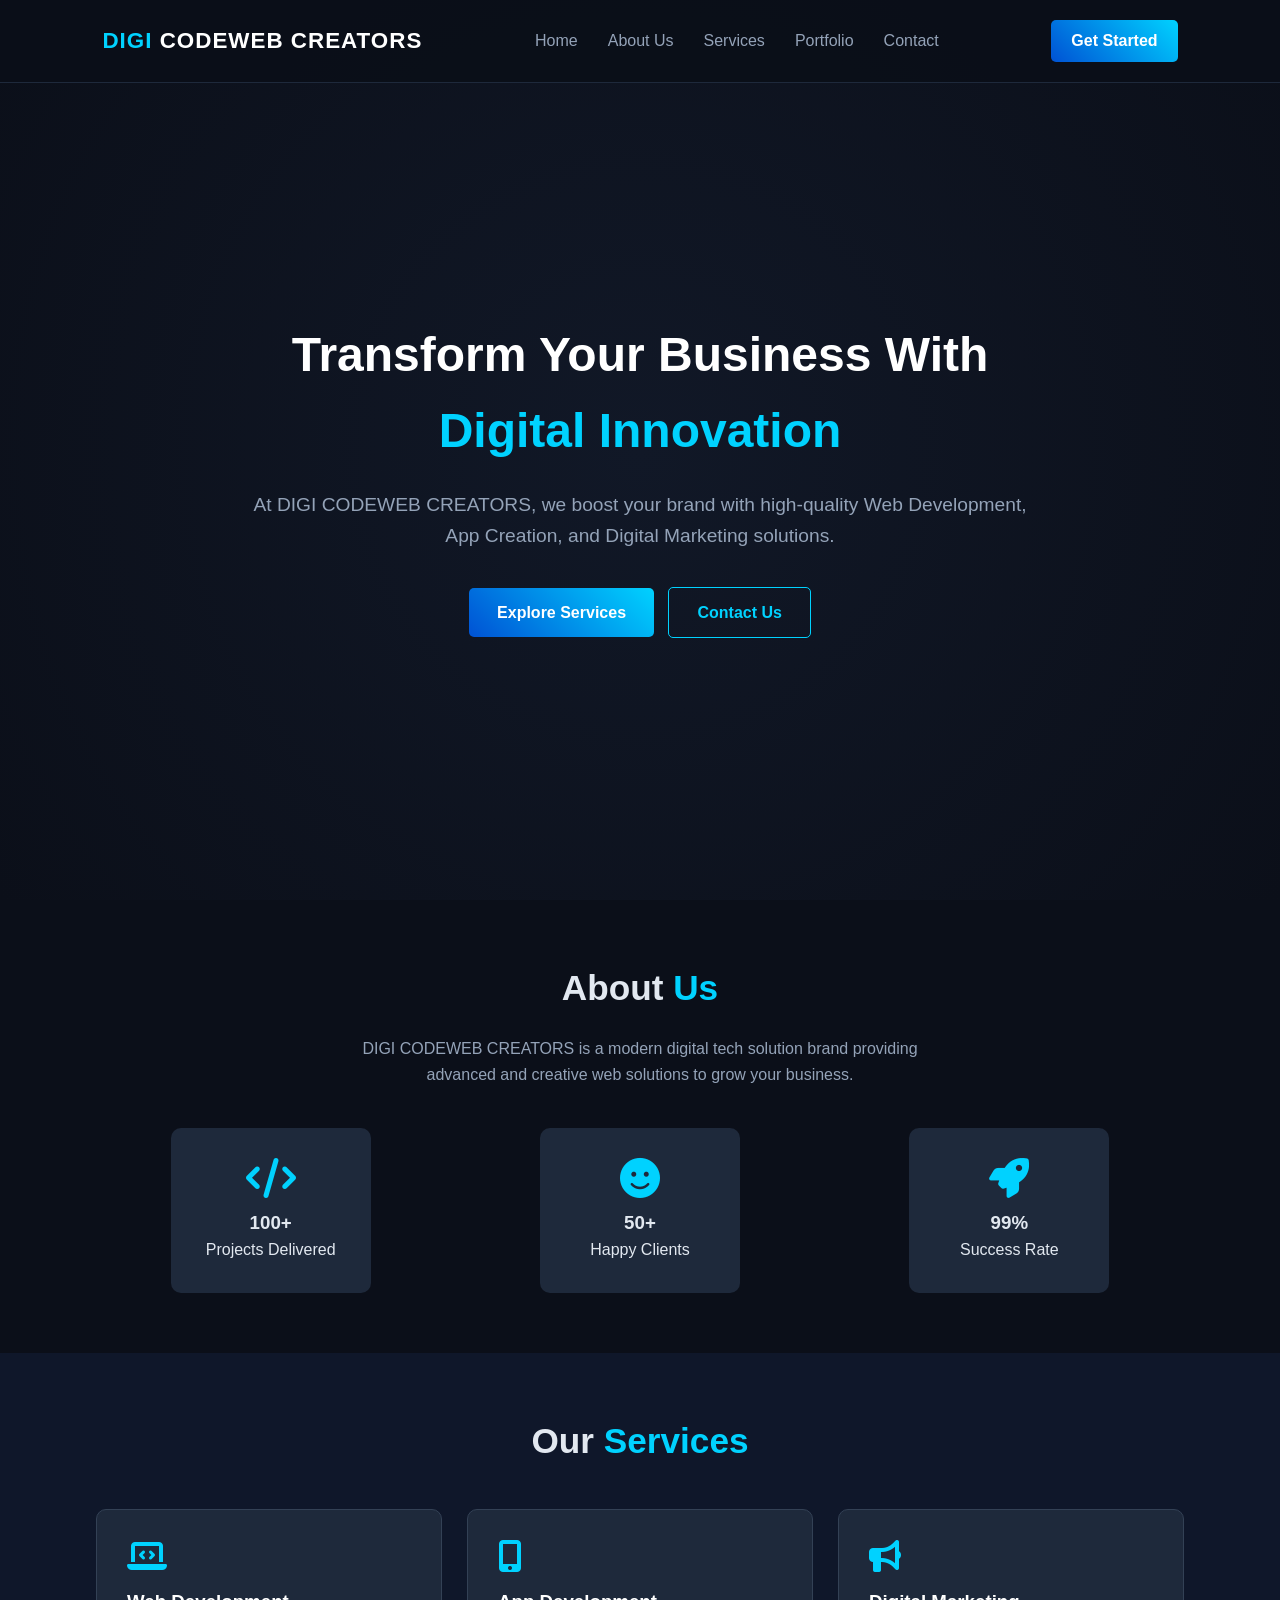
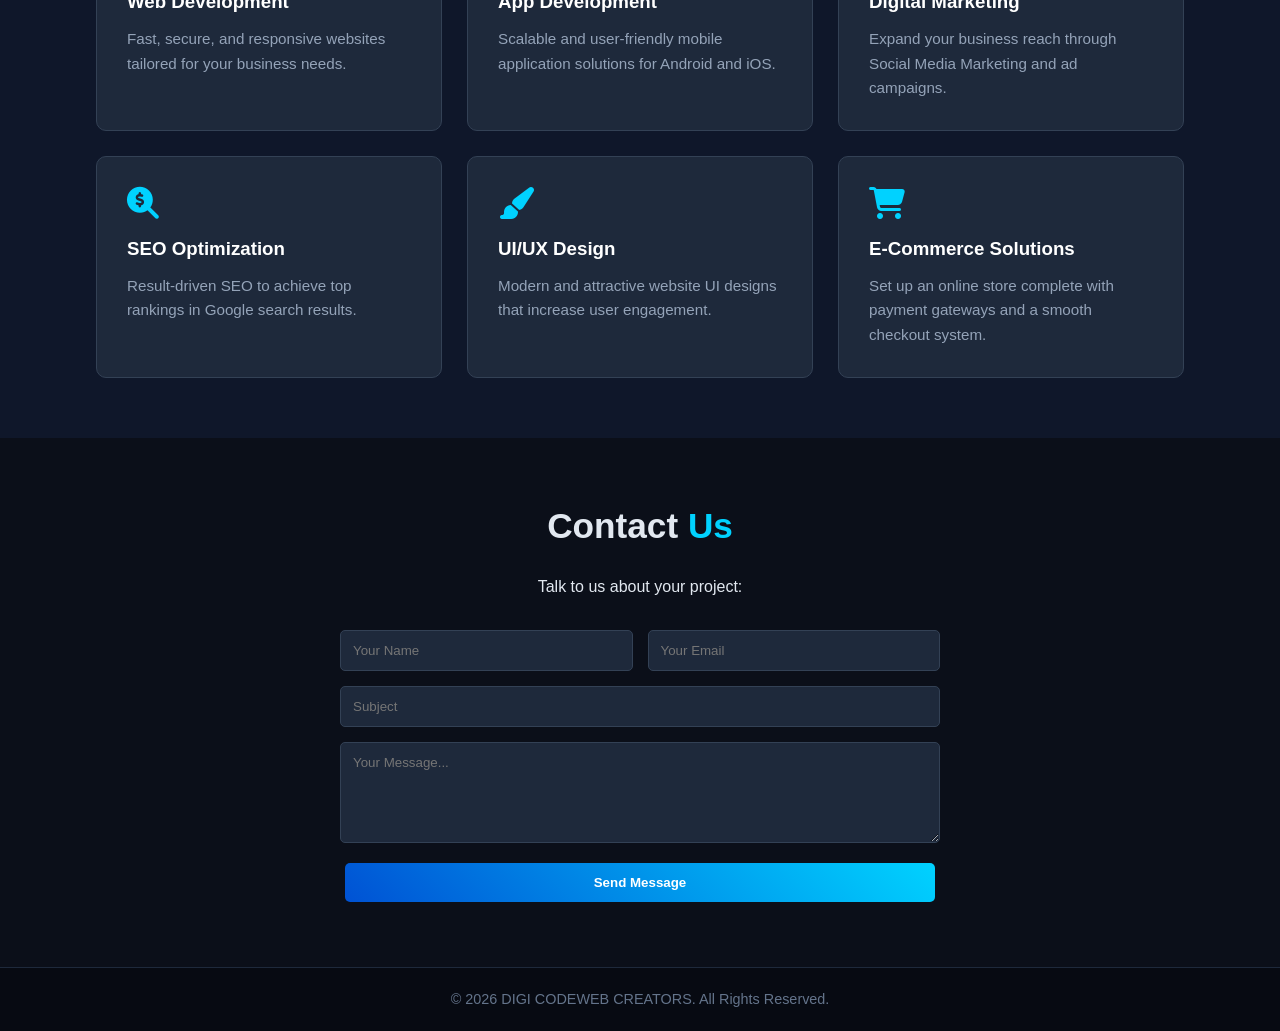
==== index.html @ 167945b0 "Add files via upload" ====
<!DOCTYPE html>
<html lang="en">
<head>
    <meta charset="UTF-8">
    <meta name="viewport" content="width=device-width, initial-scale=1.0">
    <title>DIGI CODEWEB CREATORS | Digital Solutions & Web Development</title>
    <link rel="stylesheet" href="style.css">
    <link rel="stylesheet" href="https://cdnjs.cloudflare.com/ajax/libs/font-awesome/6.4.0/css/all.min.css">
</head>
<body>

    <!-- Header Navigation -->
    <header>
        <div class="logo">
            <span>DIGI</span> CODEWEB CREATORS
        </div>
        <nav>
            <ul>
                <li><a href="#home">Home</a></li>
                <li><a href="#about">About Us</a></li>
                <li><a href="#services">Services</a></li>
                <li><a href="#portfolio">Portfolio</a></li>
                <li><a href="#contact">Contact</a></li>
            </ul>
        </nav>
        <a href="#contact" class="nav-btn">Get Started</a>
    </header>

    <!-- Hero Section -->
    <section id="home" class="hero">
        <div class="hero-content">
            <h1>Transform Your Business With <span>Digital Innovation</span></h1>
            <p>At DIGI CODEWEB CREATORS, we boost your brand with high-quality Web Development, App Creation, and Digital Marketing solutions.</p>
            <div class="hero-btns">
                <a href="#services" class="btn primary-btn">Explore Services</a>
                <a href="#contact" class="btn secondary-btn">Contact Us</a>
            </div>
        </div>
    </section>

    <!-- About Section -->
    <section id="about" class="about-section">
        <div class="container">
            <h2>About <span>Us</span></h2>
            <p class="section-desc">DIGI CODEWEB CREATORS is a modern digital tech solution brand providing advanced and creative web solutions to grow your business.</p>
            
            <div class="stats-grid">
                <div class="stat-box">
                    <i class="fas fa-code"></i>
                    <h3>100+</h3>
                    <p>Projects Delivered</p>
                </div>
                <div class="stat-box">
                    <i class="fas fa-smile"></i>
                    <h3>50+</h3>
                    <p>Happy Clients</p>
                </div>
                <div class="stat-box">
                    <i class="fas fa-rocket"></i>
                    <h3>99%</h3>
                    <p>Success Rate</p>
                </div>
            </div>
        </div>
    </section>

    <!-- Services Section -->
    <section id="services" class="services-section">
        <div class="container">
            <h2>Our <span>Services</span></h2>
            <div class="services-grid">
                <div class="service-card">
                    <i class="fas fa-laptop-code"></i>
                    <h3>Web Development</h3>
                    <p>Fast, secure, and responsive websites tailored for your business needs.</p>
                </div>
                <div class="service-card">
                    <i class="fas fa-mobile-alt"></i>
                    <h3>App Development</h3>
                    <p>Scalable and user-friendly mobile application solutions for Android and iOS.</p>
                </div>
                <div class="service-card">
                    <i class="fas fa-bullhorn"></i>
                    <h3>Digital Marketing</h3>
                    <p>Expand your business reach through Social Media Marketing and ad campaigns.</p>
                </div>
                <div class="service-card">
                    <i class="fas fa-search-dollar"></i>
                    <h3>SEO Optimization</h3>
                    <p>Result-driven SEO to achieve top rankings in Google search results.</p>
                </div>
                <div class="service-card">
                    <i class="fas fa-paint-brush"></i>
                    <h3>UI/UX Design</h3>
                    <p>Modern and attractive website UI designs that increase user engagement.</p>
                </div>
                <div class="service-card">
                    <i class="fas fa-shopping-cart"></i>
                    <h3>E-Commerce Solutions</h3>
                    <p>Set up an online store complete with payment gateways and a smooth checkout system.</p>
                </div>
            </div>
        </div>
    </section>

    <!-- Contact Section -->
    <section id="contact" class="contact-section">
        <div class="container">
            <h2>Contact <span>Us</span></h2>
            <p>Talk to us about your project:</p>
            
            <form class="contact-form" onsubmit="event.preventDefault(); alert('Message Sent Successfully!');">
                <div class="input-group">
                    <input type="text" placeholder="Your Name" required>
                    <input type="email" placeholder="Your Email" required>
                </div>
                <input type="text" placeholder="Subject" required>
                <textarea rows="5" placeholder="Your Message..." required></textarea>
                <button type="submit" class="btn primary-btn">Send Message</button>
            </form>
        </div>
    </section>

    <!-- Footer -->
    <footer>
        <div class="footer-content">
            <p>&copy; 2026 DIGI CODEWEB CREATORS. All Rights Reserved.</p>
        </div>
    </footer>

</body>
</html>
---- style.css ----
/* General Styling */
* {
    margin: 0;
    padding: 0;
    box-sizing: border-box;
    font-family: 'Segoe UI', Tahoma, Geneva, Verdana, sans-serif;
    scroll-behavior: smooth;
}

body {
    background-color: #0b0f19;
    color: #e2e8f0;
    line-height: 1.6;
}

span {
    color: #00d2ff;
}

.container {
    width: 85%;
    margin: auto;
    padding: 60px 0;
}

h2 {
    font-size: 2.2rem;
    text-align: center;
    margin-bottom: 20px;
}

/* Header & Navigation */
header {
    display: flex;
    justify-content: space-between;
    align-items: center;
    padding: 20px 8%;
    background-color: rgba(11, 15, 25, 0.95);
    position: fixed;
    width: 100%;
    top: 0;
    z-index: 1000;
    border-bottom: 1px solid #1e293b;
}

.logo {
    font-size: 1.4rem;
    font-weight: 800;
    letter-spacing: 1px;
    color: #fff;
}

nav ul {
    display: flex;
    list-style: none;
}

nav ul li {
    margin: 0 15px;
}

nav ul li a {
    color: #94a3b8;
    text-decoration: none;
    font-weight: 500;
    transition: 0.3s;
}

nav ul li a:hover {
    color: #00d2ff;
}

.nav-btn {
    background: linear-gradient(45deg, #0052d4, #00d2ff);
    color: #fff;
    padding: 8px 20px;
    text-decoration: none;
    border-radius: 5px;
    font-weight: 600;
}

/* Hero Section */
.hero {
    height: 100vh;
    display: flex;
    align-items: center;
    justify-content: center;
    text-align: center;
    padding: 0 20px;
    background: radial-gradient(circle at center, #111827 0%, #0b0f19 100%);
}

.hero-content {
    max-width: 800px;
    margin-top: 60px;
}

.hero-content h1 {
    font-size: 3rem;
    margin-bottom: 20px;
    color: #ffffff;
}

.hero-content p {
    font-size: 1.2rem;
    color: #94a3b8;
    margin-bottom: 30px;
}

.btn {
    padding: 12px 28px;
    text-decoration: none;
    border-radius: 5px;
    font-weight: 600;
    display: inline-block;
    margin: 5px;
    transition: 0.3s;
}

.primary-btn {
    background: linear-gradient(45deg, #0052d4, #00d2ff);
    color: #fff;
    border: none;
    cursor: pointer;
}

.secondary-btn {
    border: 1px solid #00d2ff;
    color: #00d2ff;
}

.btn:hover {
    transform: translateY(-3px);
}

/* Stats Section */
.section-desc {
    text-align: center;
    color: #94a3b8;
    max-width: 600px;
    margin: 0 auto 40px auto;
}

.stats-grid {
    display: flex;
    justify-content: space-around;
    gap: 20px;
    flex-wrap: wrap;
}

.stat-box {
    background: #1e293b;
    padding: 30px;
    border-radius: 10px;
    text-align: center;
    min-width: 200px;
}

.stat-box i {
    font-size: 2.5rem;
    color: #00d2ff;
    margin-bottom: 10px;
}

/* Services Section */
.services-section {
    background-color: #0f172a;
}

.services-grid {
    display: grid;
    grid-template-columns: repeat(auto-fit, minmax(280px, 1fr));
    gap: 25px;
    margin-top: 40px;
}

.service-card {
    background-color: #1e293b;
    padding: 30px;
    border-radius: 10px;
    border: 1px solid #334155;
    transition: 0.3s;
}

.service-card:hover {
    transform: translateY(-5px);
    border-color: #00d2ff;
}

.service-card i {
    font-size: 2rem;
    color: #00d2ff;
    margin-bottom: 15px;
}

.service-card h3 {
    margin-bottom: 10px;
    color: #fff;
}

.service-card p {
    color: #94a3b8;
    font-size: 0.95rem;
}

/* Contact Section */
.contact-section {
    text-align: center;
}

.contact-form {
    max-width: 600px;
    margin: 30px auto 0 auto;
    display: flex;
    flex-direction: column;
    gap: 15px;
}

.input-group {
    display: flex;
    gap: 15px;
}

.contact-form input, .contact-form textarea {
    width: 100%;
    padding: 12px;
    background-color: #1e293b;
    border: 1px solid #334155;
    border-radius: 5px;
    color: #fff;
    outline: none;
}

.contact-form input:focus, .contact-form textarea:focus {
    border-color: #00d2ff;
}

/* Footer */
footer {
    background-color: #070a12;
    text-align: center;
    padding: 20px;
    border-top: 1px solid #1e293b;
    color: #64748b;
    font-size: 0.9rem;
}

/* Responsive Setup */
@media (max-width: 768px) {
    nav, .nav-btn {
        display: none;
    }
    .hero-content h1 {
        font-size: 2.2rem;
    }
    .input-group {
        flex-direction: column;
    }
}
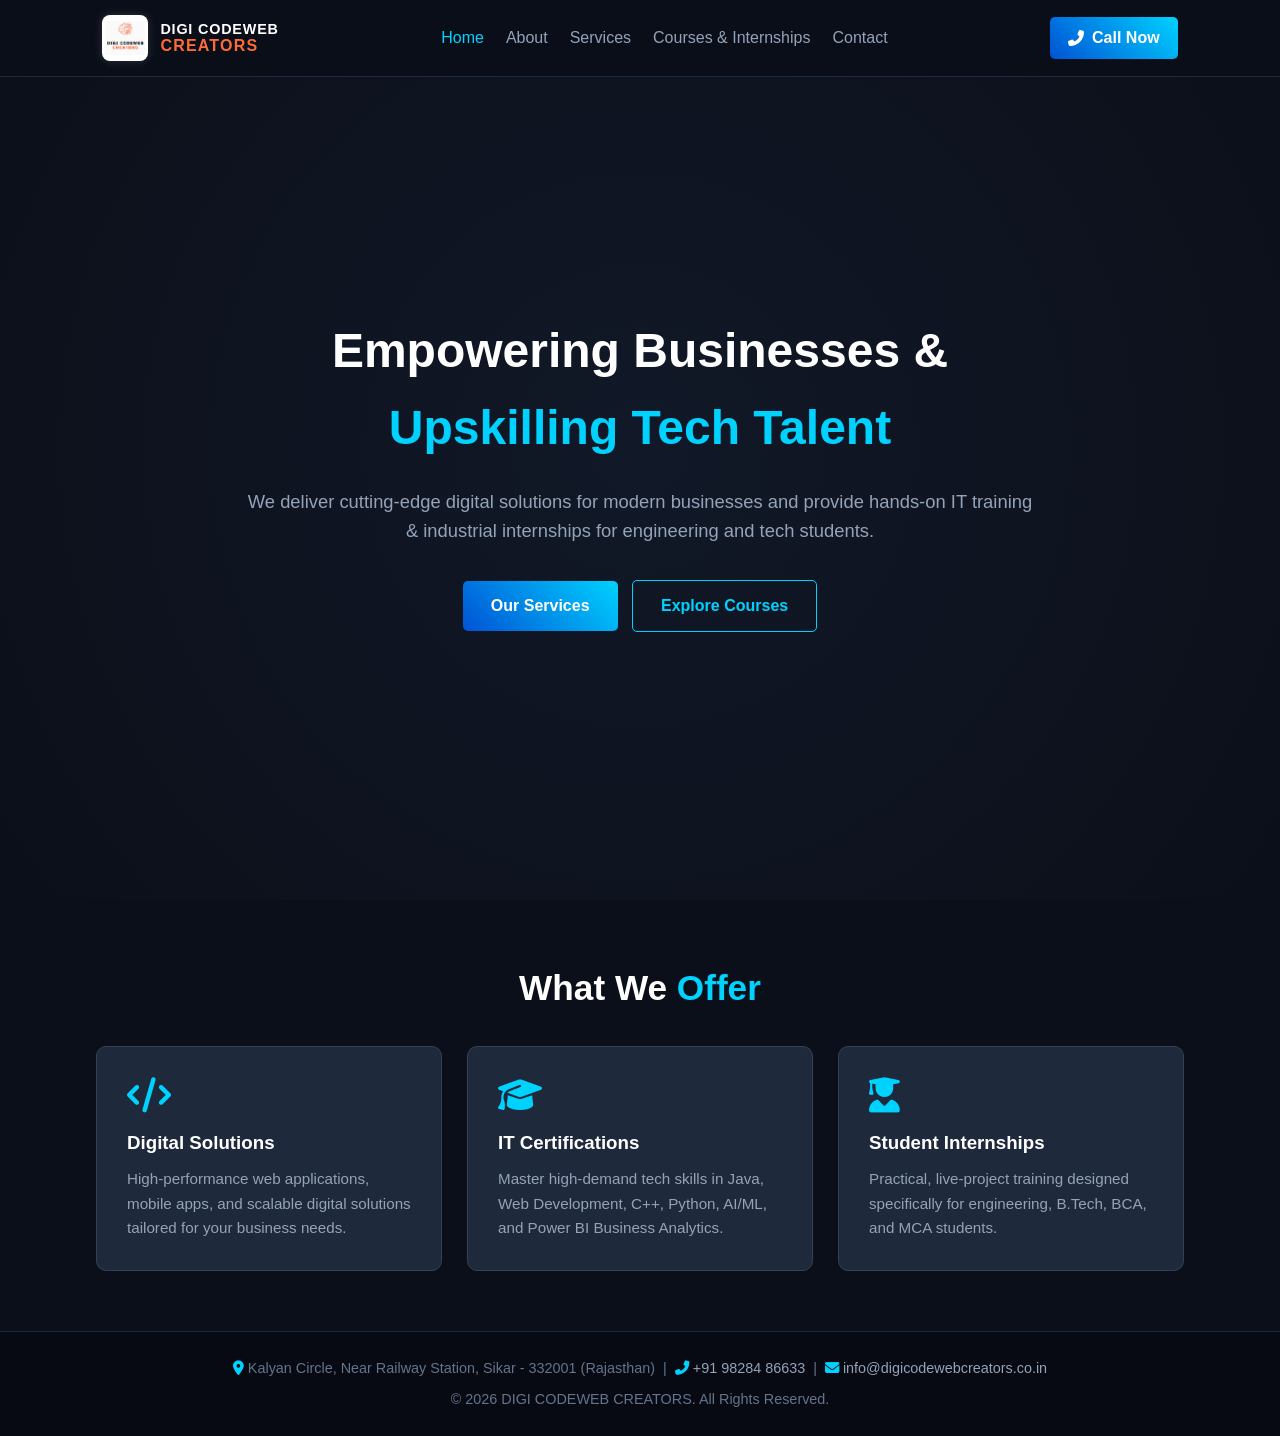
==== commit 997c1a73: "Add files via upload" ====
--- a/index.html
+++ b/index.html
@@ -3,7 +3,8 @@
 <head>
     <meta charset="UTF-8">
     <meta name="viewport" content="width=device-width, initial-scale=1.0">
-    <title>DIGI CODEWEB CREATORS | Digital Solutions & Web Development</title>
+    <title>DIGI CODEWEB CREATORS | Digital Solutions & Tech Academy</title>
+    <link rel="icon" type="image/png" href="Logo.png">
     <link rel="stylesheet" href="style.css">
     <link rel="stylesheet" href="https://cdnjs.cloudflare.com/ajax/libs/font-awesome/6.4.0/css/all.min.css">
 </head>
@@ -11,121 +12,67 @@
 
     <!-- Header Navigation -->
     <header>
-        <div class="logo">
-            <span>DIGI</span> CODEWEB CREATORS
-        </div>
+        <a href="index.html" class="logo">
+            <img src="Logo.png" alt="DIGI CODEWEB CREATORS">
+            <div class="logo-text">
+                <span class="brand-top">DIGI CODEWEB</span>
+                <span class="brand-bottom">CREATORS</span>
+            </div>
+        </a>
         <nav>
             <ul>
-                <li><a href="#home">Home</a></li>
-                <li><a href="#about">About Us</a></li>
-                <li><a href="#services">Services</a></li>
-                <li><a href="#portfolio">Portfolio</a></li>
-                <li><a href="#contact">Contact</a></li>
+                <li><a href="index.html" class="active">Home</a></li>
+                <li><a href="about.html">About</a></li>
+                <li><a href="services.html">Services</a></li>
+                <li><a href="courses.html">Courses & Internships</a></li>
+                <li><a href="contact.html">Contact</a></li>
             </ul>
         </nav>
-        <a href="#contact" class="nav-btn">Get Started</a>
+        <a href="tel:+919828486633" class="nav-btn"><i class="fas fa-phone-alt"></i> Call Now</a>
     </header>
 
     <!-- Hero Section -->
-    <section id="home" class="hero">
+    <section class="hero">
         <div class="hero-content">
-            <h1>Transform Your Business With <span>Digital Innovation</span></h1>
-            <p>At DIGI CODEWEB CREATORS, we boost your brand with high-quality Web Development, App Creation, and Digital Marketing solutions.</p>
+            <h1>Empowering Businesses & <span>Upskilling Tech Talent</span></h1>
+            <p>We deliver cutting-edge digital solutions for modern businesses and provide hands-on IT training & industrial internships for engineering and tech students.</p>
             <div class="hero-btns">
-                <a href="#services" class="btn primary-btn">Explore Services</a>
-                <a href="#contact" class="btn secondary-btn">Contact Us</a>
+                <a href="services.html" class="btn primary-btn">Our Services</a>
+                <a href="courses.html" class="btn secondary-btn">Explore Courses</a>
             </div>
         </div>
     </section>
 
-    <!-- About Section -->
-    <section id="about" class="about-section">
-        <div class="container">
-            <h2>About <span>Us</span></h2>
-            <p class="section-desc">DIGI CODEWEB CREATORS is a modern digital tech solution brand providing advanced and creative web solutions to grow your business.</p>
-            
-            <div class="stats-grid">
-                <div class="stat-box">
-                    <i class="fas fa-code"></i>
-                    <h3>100+</h3>
-                    <p>Projects Delivered</p>
-                </div>
-                <div class="stat-box">
-                    <i class="fas fa-smile"></i>
-                    <h3>50+</h3>
-                    <p>Happy Clients</p>
-                </div>
-                <div class="stat-box">
-                    <i class="fas fa-rocket"></i>
-                    <h3>99%</h3>
-                    <p>Success Rate</p>
-                </div>
+    <!-- Overview Section -->
+    <section class="container">
+        <h2>What We <span>Offer</span></h2>
+        <div class="card-grid">
+            <div class="card">
+                <i class="fas fa-code"></i>
+                <h3>Digital Solutions</h3>
+                <p>High-performance web applications, mobile apps, and scalable digital solutions tailored for your business needs.</p>
             </div>
-        </div>
-    </section>
-
-    <!-- Services Section -->
-    <section id="services" class="services-section">
-        <div class="container">
-            <h2>Our <span>Services</span></h2>
-            <div class="services-grid">
-                <div class="service-card">
-                    <i class="fas fa-laptop-code"></i>
-                    <h3>Web Development</h3>
-                    <p>Fast, secure, and responsive websites tailored for your business needs.</p>
-                </div>
-                <div class="service-card">
-                    <i class="fas fa-mobile-alt"></i>
-                    <h3>App Development</h3>
-                    <p>Scalable and user-friendly mobile application solutions for Android and iOS.</p>
-                </div>
-                <div class="service-card">
-                    <i class="fas fa-bullhorn"></i>
-                    <h3>Digital Marketing</h3>
-                    <p>Expand your business reach through Social Media Marketing and ad campaigns.</p>
-                </div>
-                <div class="service-card">
-                    <i class="fas fa-search-dollar"></i>
-                    <h3>SEO Optimization</h3>
-                    <p>Result-driven SEO to achieve top rankings in Google search results.</p>
-                </div>
-                <div class="service-card">
-                    <i class="fas fa-paint-brush"></i>
-                    <h3>UI/UX Design</h3>
-                    <p>Modern and attractive website UI designs that increase user engagement.</p>
-                </div>
-                <div class="service-card">
-                    <i class="fas fa-shopping-cart"></i>
-                    <h3>E-Commerce Solutions</h3>
-                    <p>Set up an online store complete with payment gateways and a smooth checkout system.</p>
-                </div>
+            <div class="card">
+                <i class="fas fa-graduation-cap"></i>
+                <h3>IT Certifications</h3>
+                <p>Master high-demand tech skills in Java, Web Development, C++, Python, AI/ML, and Power BI Business Analytics.</p>
             </div>
-        </div>
-    </section>
-
-    <!-- Contact Section -->
-    <section id="contact" class="contact-section">
-        <div class="container">
-            <h2>Contact <span>Us</span></h2>
-            <p>Talk to us about your project:</p>
-            
-            <form class="contact-form" onsubmit="event.preventDefault(); alert('Message Sent Successfully!');">
-                <div class="input-group">
-                    <input type="text" placeholder="Your Name" required>
-                    <input type="email" placeholder="Your Email" required>
-                </div>
-                <input type="text" placeholder="Subject" required>
-                <textarea rows="5" placeholder="Your Message..." required></textarea>
-                <button type="submit" class="btn primary-btn">Send Message</button>
-            </form>
+            <div class="card">
+                <i class="fas fa-user-graduate"></i>
+                <h3>Student Internships</h3>
+                <p>Practical, live-project training designed specifically for engineering, B.Tech, BCA, and MCA students.</p>
+            </div>
         </div>
     </section>
 
     <!-- Footer -->
     <footer>
-        <div class="footer-content">
-            <p>&copy; 2026 DIGI CODEWEB CREATORS. All Rights Reserved.</p>
-        </div>
+        <p style="margin-bottom: 8px;">
+            <i class="fas fa-map-marker-alt" style="color: #00d2ff;"></i> Kalyan Circle, Near Railway Station, Sikar - 332001 (Rajasthan) &nbsp;|&nbsp; 
+            <i class="fas fa-phone-alt" style="color: #00d2ff;"></i> <a href="tel:+919828486633">+91 98284 86633</a> &nbsp;|&nbsp;
+            <i class="fas fa-envelope" style="color: #00d2ff;"></i> <a href="mailto:info@digicodewebcreators.co.in">info@digicodewebcreators.co.in</a>
+        </p>
+        <p>&copy; 2026 DIGI CODEWEB CREATORS. All Rights Reserved.</p>
     </footer>
 
 </body>
--- a/style.css
+++ b/style.css
@@ -11,14 +11,19 @@
     background-color: #0b0f19;
     color: #e2e8f0;
     line-height: 1.6;
-}
-
+    display: flex;
+    flex-direction: column;
+    min-height: 100vh;
+}
+
+/* Accent spans across headings */
 span {
     color: #00d2ff;
 }
 
 .container {
     width: 85%;
+    max-width: 1200px;
     margin: auto;
     padding: 60px 0;
 }
@@ -27,6 +32,26 @@
     font-size: 2.2rem;
     text-align: center;
     margin-bottom: 20px;
+    color: #ffffff;
+}
+
+.page-header {
+    padding: 130px 20px 50px 20px;
+    text-align: center;
+    background: radial-gradient(circle at center, #111827 0%, #0b0f19 100%);
+    border-bottom: 1px solid #1e293b;
+}
+
+.page-header h1 {
+    font-size: 2.4rem;
+    margin-bottom: 10px;
+    color: #ffffff;
+}
+
+.page-header p {
+    color: #94a3b8;
+    max-width: 650px;
+    margin: 0 auto;
 }
 
 /* Header & Navigation */
@@ -34,29 +59,59 @@
     display: flex;
     justify-content: space-between;
     align-items: center;
-    padding: 20px 8%;
-    background-color: rgba(11, 15, 25, 0.95);
+    padding: 15px 8%;
+    background-color: rgba(11, 15, 25, 0.96);
     position: fixed;
     width: 100%;
     top: 0;
     z-index: 1000;
     border-bottom: 1px solid #1e293b;
+    backdrop-filter: blur(8px);
 }
 
 .logo {
-    font-size: 1.4rem;
+    display: flex;
+    align-items: center;
+    gap: 12px;
+    text-decoration: none;
+}
+
+.logo img {
+    height: 46px;
+    width: 46px;
+    object-fit: contain;
+    background: #ffffff;
+    border-radius: 8px;
+    padding: 3px;
+    box-shadow: 0 0 10px rgba(255, 255, 255, 0.15);
+    display: block;
+}
+
+.logo-text {
+    display: flex;
+    flex-direction: column;
+    line-height: 1.15;
+}
+
+.logo-text .brand-top {
+    font-size: 0.9rem;
     font-weight: 800;
-    letter-spacing: 1px;
-    color: #fff;
+    letter-spacing: 0.8px;
+    color: #ffffff;
+}
+
+/* Logo matching orange text */
+.logo-text .brand-bottom {
+    font-size: 1rem;
+    font-weight: 800;
+    color: #ff6b35;
+    letter-spacing: 1.2px;
 }
 
 nav ul {
     display: flex;
     list-style: none;
-}
-
-nav ul li {
-    margin: 0 15px;
+    gap: 22px;
 }
 
 nav ul li a {
@@ -66,47 +121,30 @@
     transition: 0.3s;
 }
 
-nav ul li a:hover {
+nav ul li a:hover,
+nav ul li a.active {
     color: #00d2ff;
 }
 
 .nav-btn {
     background: linear-gradient(45deg, #0052d4, #00d2ff);
     color: #fff;
-    padding: 8px 20px;
+    padding: 8px 18px;
     text-decoration: none;
     border-radius: 5px;
     font-weight: 600;
-}
-
-/* Hero Section */
-.hero {
-    height: 100vh;
-    display: flex;
+    transition: 0.3s;
+    display: inline-flex;
     align-items: center;
-    justify-content: center;
-    text-align: center;
-    padding: 0 20px;
-    background: radial-gradient(circle at center, #111827 0%, #0b0f19 100%);
-}
-
-.hero-content {
-    max-width: 800px;
-    margin-top: 60px;
-}
-
-.hero-content h1 {
-    font-size: 3rem;
-    margin-bottom: 20px;
-    color: #ffffff;
-}
-
-.hero-content p {
-    font-size: 1.2rem;
-    color: #94a3b8;
-    margin-bottom: 30px;
-}
-
+    gap: 8px;
+}
+
+.nav-btn:hover {
+    box-shadow: 0 0 15px rgba(0, 210, 255, 0.4);
+    transform: translateY(-2px);
+}
+
+/* Buttons */
 .btn {
     padding: 12px 28px;
     text-decoration: none;
@@ -133,48 +171,50 @@
     transform: translateY(-3px);
 }
 
-/* Stats Section */
+/* Hero Section */
+.hero {
+    height: 100vh;
+    display: flex;
+    align-items: center;
+    justify-content: center;
+    text-align: center;
+    padding: 0 20px;
+    background: radial-gradient(circle at center, #111827 0%, #0b0f19 100%);
+}
+
+.hero-content {
+    max-width: 800px;
+    margin-top: 50px;
+}
+
+.hero-content h1 {
+    font-size: 3rem;
+    margin-bottom: 20px;
+    color: #ffffff;
+}
+
+.hero-content p {
+    font-size: 1.15rem;
+    color: #94a3b8;
+    margin-bottom: 30px;
+}
+
+/* Card Grids */
 .section-desc {
     text-align: center;
     color: #94a3b8;
-    max-width: 600px;
+    max-width: 700px;
     margin: 0 auto 40px auto;
 }
 
-.stats-grid {
-    display: flex;
-    justify-content: space-around;
-    gap: 20px;
-    flex-wrap: wrap;
-}
-
-.stat-box {
-    background: #1e293b;
-    padding: 30px;
-    border-radius: 10px;
-    text-align: center;
-    min-width: 200px;
-}
-
-.stat-box i {
-    font-size: 2.5rem;
-    color: #00d2ff;
-    margin-bottom: 10px;
-}
-
-/* Services Section */
-.services-section {
-    background-color: #0f172a;
-}
-
-.services-grid {
+.card-grid {
     display: grid;
     grid-template-columns: repeat(auto-fit, minmax(280px, 1fr));
     gap: 25px;
-    margin-top: 40px;
-}
-
-.service-card {
+    margin-top: 30px;
+}
+
+.card {
     background-color: #1e293b;
     padding: 30px;
     border-radius: 10px;
@@ -182,35 +222,102 @@
     transition: 0.3s;
 }
 
-.service-card:hover {
+.card:hover {
     transform: translateY(-5px);
     border-color: #00d2ff;
 }
 
-.service-card i {
-    font-size: 2rem;
+.card i, 
+.stat-box i, 
+.internship-features i {
+    font-size: 2.2rem;
     color: #00d2ff;
     margin-bottom: 15px;
 }
 
-.service-card h3 {
+.card h3 {
     margin-bottom: 10px;
     color: #fff;
 }
 
-.service-card p {
+.card p {
     color: #94a3b8;
     font-size: 0.95rem;
 }
 
-/* Contact Section */
-.contact-section {
-    text-align: center;
-}
-
+.tag {
+    display: inline-block;
+    background: rgba(0, 210, 255, 0.12);
+    color: #00d2ff;
+    font-size: 0.75rem;
+    padding: 4px 8px;
+    border-radius: 4px;
+    margin-bottom: 10px;
+    font-weight: 600;
+}
+
+/* Stats Section */
+.stats-grid {
+    display: flex;
+    justify-content: space-around;
+    gap: 20px;
+    flex-wrap: wrap;
+    margin-top: 40px;
+}
+
+.stat-box {
+    background: #1e293b;
+    padding: 30px;
+    border-radius: 10px;
+    text-align: center;
+    flex: 1;
+    min-width: 200px;
+    border: 1px solid #334155;
+}
+
+.stat-box i {
+    font-size: 2.5rem;
+    color: #00d2ff;
+    margin-bottom: 10px;
+}
+
+/* Internship Banner */
+.internship-banner {
+    background: linear-gradient(135deg, #1e293b 0%, #0f172a 100%);
+    border: 1px solid #334155;
+    border-radius: 12px;
+    padding: 40px;
+    margin-top: 50px;
+    text-align: center;
+}
+
+.internship-banner h3 {
+    font-size: 1.8rem;
+    margin-bottom: 15px;
+    color: #fff;
+}
+
+.internship-features {
+    display: flex;
+    justify-content: center;
+    gap: 30px;
+    flex-wrap: wrap;
+    margin: 25px 0;
+}
+
+.internship-features span {
+    color: #94a3b8;
+}
+
+.internship-features i {
+    color: #00d2ff;
+    margin-right: 8px;
+    font-size: 1.1rem;
+    margin-bottom: 0;
+}
+
+/* Contact Form */
 .contact-form {
-    max-width: 600px;
-    margin: 30px auto 0 auto;
     display: flex;
     flex-direction: column;
     gap: 15px;
@@ -221,7 +328,9 @@
     gap: 15px;
 }
 
-.contact-form input, .contact-form textarea {
+.contact-form input, 
+.contact-form select, 
+.contact-form textarea {
     width: 100%;
     padding: 12px;
     background-color: #1e293b;
@@ -231,29 +340,48 @@
     outline: none;
 }
 
-.contact-form input:focus, .contact-form textarea:focus {
+.contact-form input:focus, 
+.contact-form select:focus, 
+.contact-form textarea:focus {
     border-color: #00d2ff;
 }
 
 /* Footer */
 footer {
+    margin-top: auto;
     background-color: #070a12;
     text-align: center;
-    padding: 20px;
+    padding: 25px 20px;
     border-top: 1px solid #1e293b;
     color: #64748b;
     font-size: 0.9rem;
 }
 
+footer a {
+    color: #94a3b8;
+    text-decoration: none;
+}
+
+footer a:hover {
+    color: #00d2ff;
+}
+
 /* Responsive Setup */
-@media (max-width: 768px) {
-    nav, .nav-btn {
-        display: none;
+@media (max-width: 860px) {
+    header {
+        flex-direction: column;
+        gap: 15px;
+        position: relative;
+    }
+    nav ul {
+        flex-wrap: wrap;
+        justify-content: center;
+        gap: 15px;
+    }
+    .input-group {
+        flex-direction: column;
     }
     .hero-content h1 {
         font-size: 2.2rem;
     }
-    .input-group {
-        flex-direction: column;
-    }
 }
